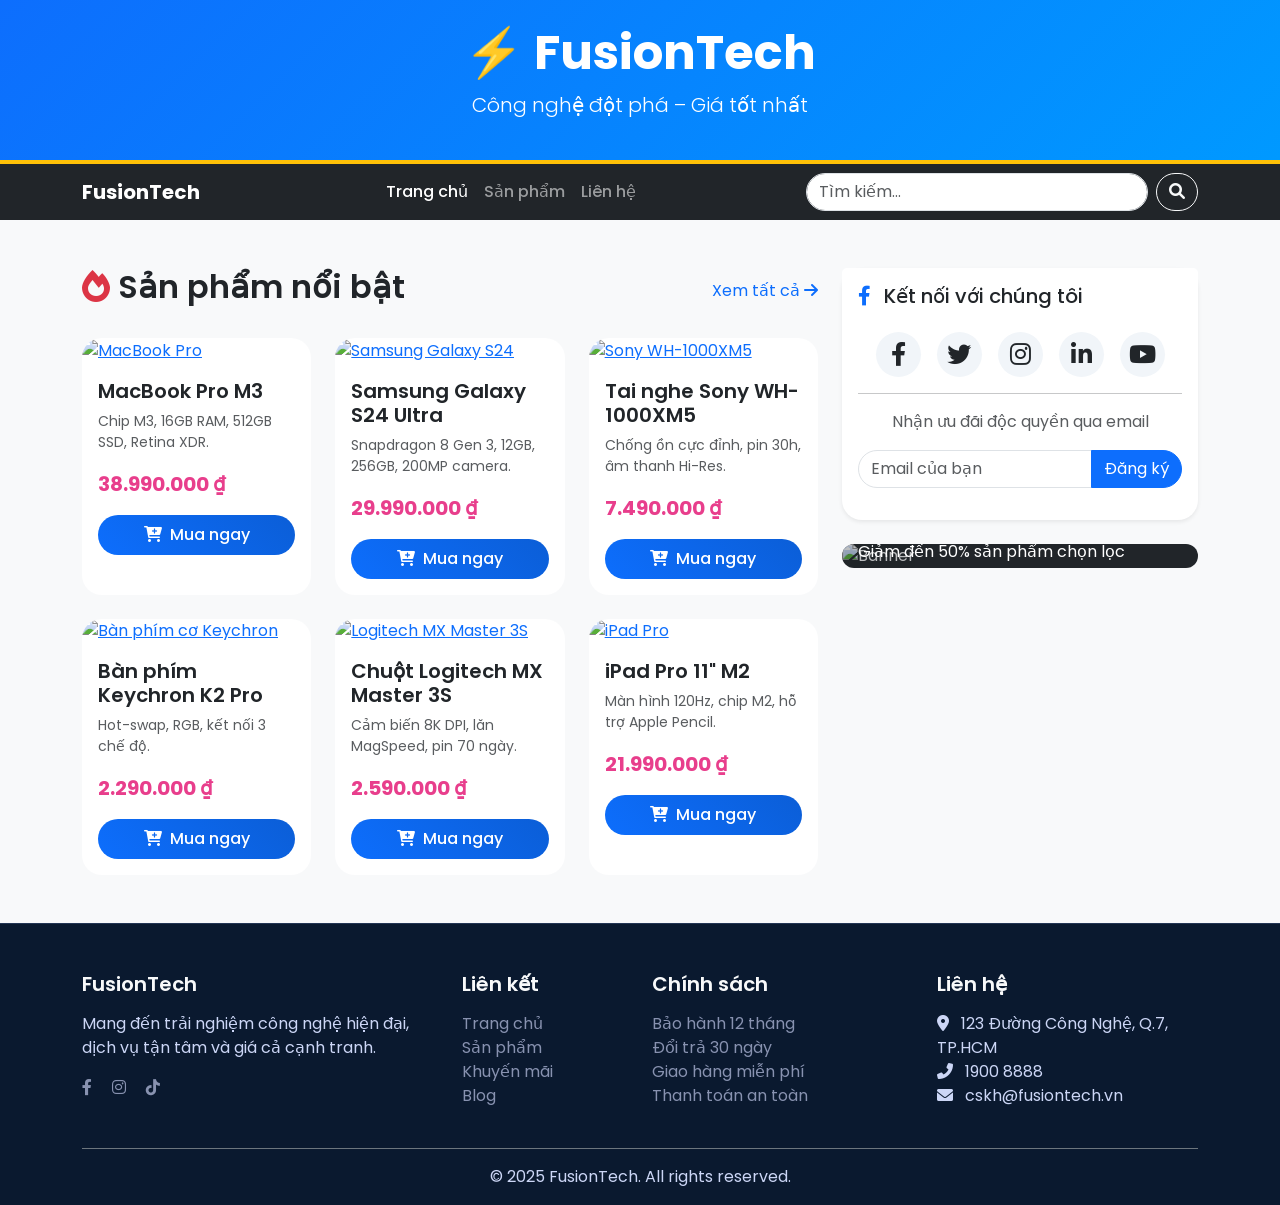
==== index.html @ 3c1ba241 "add" ====
<!DOCTYPE html>
<html lang="vi">
<head>
    <meta charset="UTF-8">
    <meta name="viewport" content="width=device-width, initial-scale=1.0, user-scalable=yes">
    <title>FusionTech – Cửa hàng công nghệ đẳng cấp</title>
    <!-- Bootstrap 5 CSS -->
    <link href="https://cdn.jsdelivr.net/npm/bootstrap@5.3.0-alpha1/dist/css/bootstrap.min.css" rel="stylesheet">
    <!-- Font Awesome 6 -->
    <link rel="stylesheet" href="https://cdnjs.cloudflare.com/ajax/libs/font-awesome/6.0.0-beta3/css/all.min.css">
    <!-- Google Fonts: Poppins -->
    <link href="https://fonts.googleapis.com/css2?family=Poppins:wght@300;400;500;600;700&display=swap" rel="stylesheet">
    <style>
        * {
            font-family: 'Poppins', sans-serif;
        }
        body {
            background-color: #f8f9fa;
        }
        /* Header gradient */
        .custom-header {
            background: linear-gradient(135deg, #0d6efd, #0099ff);
            border-bottom: 4px solid #ffc107;
        }
        /* Navbar custom */
        .navbar-dark .navbar-nav .nav-link {
            font-weight: 500;
            transition: 0.3s;
        }
        .navbar-dark .navbar-nav .nav-link:hover {
            color: #ffc107 !important;
            transform: translateY(-2px);
        }
        /* Product card */
        .product-card {
            border: none;
            border-radius: 20px;
            transition: transform 0.3s, box-shadow 0.3s;
            background: #fff;
            overflow: hidden;
        }
        .product-card:hover {
            transform: translateY(-8px);
            box-shadow: 0 20px 30px -10px rgba(0,0,0,0.2);
        }
        .product-card img {
            height: 220px;
            object-fit: cover;
            transition: transform 0.5s;
        }
        .product-card:hover img {
            transform: scale(1.05);
        }
        .card-body a {
            text-decoration: none;
            color: #212529;
            font-weight: 600;
        }
        .card-body a:hover {
            color: #0d6efd;
        }
        .price {
            font-size: 1.25rem;
            font-weight: 700;
            color: #e83e8c;
        }
        .btn-buy {
            background: linear-gradient(45deg, #0d6efd, #0b5ed7);
            border: none;
            border-radius: 40px;
            padding: 8px 0;
            font-weight: 500;
            transition: 0.3s;
        }
        .btn-buy:hover {
            background: linear-gradient(45deg, #0b5ed7, #0a58ca);
            transform: scale(0.98);
            box-shadow: 0 5px 10px rgba(13,110,253,0.3);
        }
        /* Sidebar */
        .sidebar-card {
            border-radius: 20px;
            border: none;
            background: #ffffff;
            box-shadow: 0 5px 15px rgba(0,0,0,0.05);
        }
        .social-icon {
            display: inline-flex;
            align-items: center;
            justify-content: center;
            width: 45px;
            height: 45px;
            border-radius: 50%;
            background: #f1f5f9;
            margin: 0 8px;
            font-size: 1.5rem;
            transition: 0.3s;
            color: #0d6efd;
        }
        .social-icon:hover {
            background: #0d6efd;
            color: white;
            transform: translateY(-5px);
        }
        /* Footer */
        .custom-footer {
            background: #0a192f;
            color: #ccd6f6;
            border-top: 1px solid #233554;
        }
        .custom-footer a {
            color: #8892b0;
            text-decoration: none;
            transition: 0.3s;
        }
        .custom-footer a:hover {
            color: #64ffda;
            padding-left: 5px;
        }
        .footer-heading {
            font-weight: 600;
            margin-bottom: 1rem;
            color: #f8f9fa;
        }
        @media (max-width: 768px) {
            .product-card img {
                height: 180px;
            }
            .social-icon {
                width: 40px;
                height: 40px;
                font-size: 1.2rem;
            }
        }
    </style>
</head>
<body>

    <!-- Header -->
    <div class="custom-header text-white py-4">
        <div class="container text-center">
            <h1 class="display-5 fw-bold">⚡ FusionTech</h1>
            <p class="lead">Công nghệ đột phá – Giá tốt nhất</p>
        </div>
    </div>

    <!-- Navbar -->
    <nav class="navbar navbar-expand-lg navbar-dark bg-dark sticky-top">
        <div class="container">
            <a class="navbar-brand fw-bold" href="index.html">FusionTech</a>
            <button class="navbar-toggler" type="button" data-bs-toggle="collapse" data-bs-target="#mainNav">
                <span class="navbar-toggler-icon"></span>
            </button>
            <div class="collapse navbar-collapse" id="mainNav">
                <ul class="navbar-nav mx-auto mb-2 mb-lg-0">
                    <li class="nav-item"><a class="nav-link active" href="index.html">Trang chủ</a></li>
                    <li class="nav-item"><a class="nav-link" href="#">Sản phẩm</a></li>
                    <li class="nav-item"><a class="nav-link" href="#">Liên hệ</a></li>
                </ul>
                <form class="d-flex">
                    <input class="form-control me-2 rounded-pill" type="search" placeholder="Tìm kiếm...">
                    <button class="btn btn-outline-light rounded-pill" type="submit"><i class="fas fa-search"></i></button>
                </form>
            </div>
        </div>
    </nav>

    <!-- Main content -->
    <div class="container my-5">
        <div class="row g-4">
            <!-- Cột sản phẩm (8 col trên desktop) -->
            <div class="col-lg-8">
                <div class="d-flex justify-content-between align-items-center mb-4">
                    <h2 class="fw-semibold"><i class="fas fa-fire text-danger"></i> Sản phẩm nổi bật</h2>
                    <a href="#" class="text-decoration-none">Xem tất cả <i class="fas fa-arrow-right"></i></a>
                </div>
                <div class="row g-4">
                    <!-- Sản phẩm 1 -->
                    <div class="col-md-6 col-xl-4">
                        <div class="card product-card h-100">
                            <a href="product-detail.html?id=1">
                                <img src="https://picsum.photos/id/1/400/300" class="card-img-top" alt="MacBook Pro">
                            </a>
                            <div class="card-body">
                                <h5 class="card-title">
                                    <a href="product-detail.html?id=1">MacBook Pro M3</a>
                                </h5>
                                <p class="card-text text-muted small">Chip M3, 16GB RAM, 512GB SSD, Retina XDR.</p>
                                <div class="price">38.990.000 ₫</div>
                                <button class="btn btn-buy btn-primary w-100 mt-3"><i class="fas fa-cart-plus me-2"></i>Mua ngay</button>
                            </div>
                        </div>
                    </div>
                    <!-- Sản phẩm 2 -->
                    <div class="col-md-6 col-xl-4">
                        <div class="card product-card h-100">
                            <a href="product-detail.html?id=2">
                                <img src="https://picsum.photos/id/26/400/300" class="card-img-top" alt="Samsung Galaxy S24">
                            </a>
                            <div class="card-body">
                                <h5 class="card-title">
                                    <a href="product-detail.html?id=2">Samsung Galaxy S24 Ultra</a>
                                </h5>
                                <p class="card-text text-muted small">Snapdragon 8 Gen 3, 12GB, 256GB, 200MP camera.</p>
                                <div class="price">29.990.000 ₫</div>
                                <button class="btn btn-buy btn-primary w-100 mt-3"><i class="fas fa-cart-plus me-2"></i>Mua ngay</button>
                            </div>
                        </div>
                    </div>
                    <!-- Sản phẩm 3 -->
                    <div class="col-md-6 col-xl-4">
                        <div class="card product-card h-100">
                            <a href="product-detail.html?id=3">
                                <img src="https://picsum.photos/id/20/400/300" class="card-img-top" alt="Sony WH-1000XM5">
                            </a>
                            <div class="card-body">
                                <h5 class="card-title">
                                    <a href="product-detail.html?id=3">Tai nghe Sony WH-1000XM5</a>
                                </h5>
                                <p class="card-text text-muted small">Chống ồn cực đỉnh, pin 30h, âm thanh Hi-Res.</p>
                                <div class="price">7.490.000 ₫</div>
                                <button class="btn btn-buy btn-primary w-100 mt-3"><i class="fas fa-cart-plus me-2"></i>Mua ngay</button>
                            </div>
                        </div>
                    </div>
                    <!-- Sản phẩm 4 -->
                    <div class="col-md-6 col-xl-4">
                        <div class="card product-card h-100">
                            <a href="product-detail.html?id=4">
                                <img src="https://picsum.photos/id/0/400/300" class="card-img-top" alt="Bàn phím cơ Keychron">
                            </a>
                            <div class="card-body">
                                <h5 class="card-title">
                                    <a href="product-detail.html?id=4">Bàn phím Keychron K2 Pro</a>
                                </h5>
                                <p class="card-text text-muted small">Hot-swap, RGB, kết nối 3 chế độ.</p>
                                <div class="price">2.290.000 ₫</div>
                                <button class="btn btn-buy btn-primary w-100 mt-3"><i class="fas fa-cart-plus me-2"></i>Mua ngay</button>
                            </div>
                        </div>
                    </div>
                    <!-- Sản phẩm 5 -->
                    <div class="col-md-6 col-xl-4">
                        <div class="card product-card h-100">
                            <a href="product-detail.html?id=5">
                                <img src="https://picsum.photos/id/96/400/300" class="card-img-top" alt="Logitech MX Master 3S">
                            </a>
                            <div class="card-body">
                                <h5 class="card-title">
                                    <a href="product-detail.html?id=5">Chuột Logitech MX Master 3S</a>
                                </h5>
                                <p class="card-text text-muted small">Cảm biến 8K DPI, lăn MagSpeed, pin 70 ngày.</p>
                                <div class="price">2.590.000 ₫</div>
                                <button class="btn btn-buy btn-primary w-100 mt-3"><i class="fas fa-cart-plus me-2"></i>Mua ngay</button>
                            </div>
                        </div>
                    </div>
                    <!-- Sản phẩm 6 (thêm cho đẹp) -->
                    <div class="col-md-6 col-xl-4">
                        <div class="card product-card h-100">
                            <a href="product-detail.html?id=6">
                                <img src="https://picsum.photos/id/42/400/300" class="card-img-top" alt="iPad Pro">
                            </a>
                            <div class="card-body">
                                <h5 class="card-title">
                                    <a href="product-detail.html?id=6">iPad Pro 11" M2</a>
                                </h5>
                                <p class="card-text text-muted small">Màn hình 120Hz, chip M2, hỗ trợ Apple Pencil.</p>
                                <div class="price">21.990.000 ₫</div>
                                <button class="btn btn-buy btn-primary w-100 mt-3"><i class="fas fa-cart-plus me-2"></i>Mua ngay</button>
                            </div>
                        </div>
                    </div>
                </div>
            </div>

            <!-- Cột Sidebar (4 col) -->
            <div class="col-lg-4">
                <div class="sidebar-card card shadow-sm mb-4">
                    <div class="card-header bg-white border-0 pt-3">
                        <h5 class="mb-0"><i class="fab fa-facebook-f me-2 text-primary"></i> Kết nối với chúng tôi</h5>
                    </div>
                    <div class="card-body text-center">
                        <div class="d-flex justify-content-center">
                            <a href="#" class="social-icon"><i class="fab fa-facebook-f"></i></a>
                            <a href="#" class="social-icon"><i class="fab fa-twitter"></i></a>
                            <a href="#" class="social-icon"><i class="fab fa-instagram"></i></a>
                            <a href="#" class="social-icon"><i class="fab fa-linkedin-in"></i></a>
                            <a href="#" class="social-icon"><i class="fab fa-youtube"></i></a>
                        </div>
                        <hr>
                        <p class="text-muted">Nhận ưu đãi độc quyền qua email</p>
                        <div class="input-group mb-3">
                            <input type="email" class="form-control rounded-start-pill" placeholder="Email của bạn">
                            <button class="btn btn-primary rounded-end-pill" type="button">Đăng ký</button>
                        </div>
                    </div>
                </div>
                <!-- Thêm banner quảng cáo nhỏ -->
                <div class="card bg-dark text-white border-0 rounded-4 overflow-hidden">
                    <img src="https://picsum.photos/id/22/400/200" class="card-img" alt="Banner" style="opacity: 0.7;">
                    <div class="card-img-overlay d-flex flex-column justify-content-center">
                        <h5 class="card-title">Flash Sale</h5>
                        <p class="card-text">Giảm đến 50% sản phẩm chọn lọc</p>
                        <a href="#" class="btn btn-warning btn-sm w-50">Xem ngay</a>
                    </div>
                </div>
            </div>
        </div>
    </div>

    <!-- Footer -->
    <footer class="custom-footer pt-5 pb-3 mt-5">
        <div class="container">
            <div class="row gy-4">
                <div class="col-md-4">
                    <h5 class="footer-heading">FusionTech</h5>
                    <p>Mang đến trải nghiệm công nghệ hiện đại, dịch vụ tận tâm và giá cả cạnh tranh.</p>
                    <div class="mt-3">
                        <a href="#" class="me-3"><i class="fab fa-facebook-f"></i></a>
                        <a href="#" class="me-3"><i class="fab fa-instagram"></i></a>
                        <a href="#" class="me-3"><i class="fab fa-tiktok"></i></a>
                    </div>
                </div>
                <div class="col-md-2">
                    <h5 class="footer-heading">Liên kết</h5>
                    <ul class="list-unstyled">
                        <li><a href="#">Trang chủ</a></li>
                        <li><a href="#">Sản phẩm</a></li>
                        <li><a href="#">Khuyến mãi</a></li>
                        <li><a href="#">Blog</a></li>
                    </ul>
                </div>
                <div class="col-md-3">
                    <h5 class="footer-heading">Chính sách</h5>
                    <ul class="list-unstyled">
                        <li><a href="#">Bảo hành 12 tháng</a></li>
                        <li><a href="#">Đổi trả 30 ngày</a></li>
                        <li><a href="#">Giao hàng miễn phí</a></li>
                        <li><a href="#">Thanh toán an toàn</a></li>
                    </ul>
                </div>
                <div class="col-md-3">
                    <h5 class="footer-heading">Liên hệ</h5>
                    <ul class="list-unstyled">
                        <li><i class="fas fa-map-marker-alt me-2"></i> 123 Đường Công Nghệ, Q.7, TP.HCM</li>
                        <li><i class="fas fa-phone-alt me-2"></i> 1900 8888</li>
                        <li><i class="fas fa-envelope me-2"></i> cskh@fusiontech.vn</li>
                    </ul>
                </div>
            </div>
            <div class="text-center mt-4 pt-3 border-top border-secondary">
                &copy; 2025 FusionTech. All rights reserved.
            </div>
        </div>
    </footer>

    <script src="https://cdn.jsdelivr.net/npm/bootstrap@5.3.0-alpha1/dist/js/bootstrap.bundle.min.js"></script>
</body>
</html>
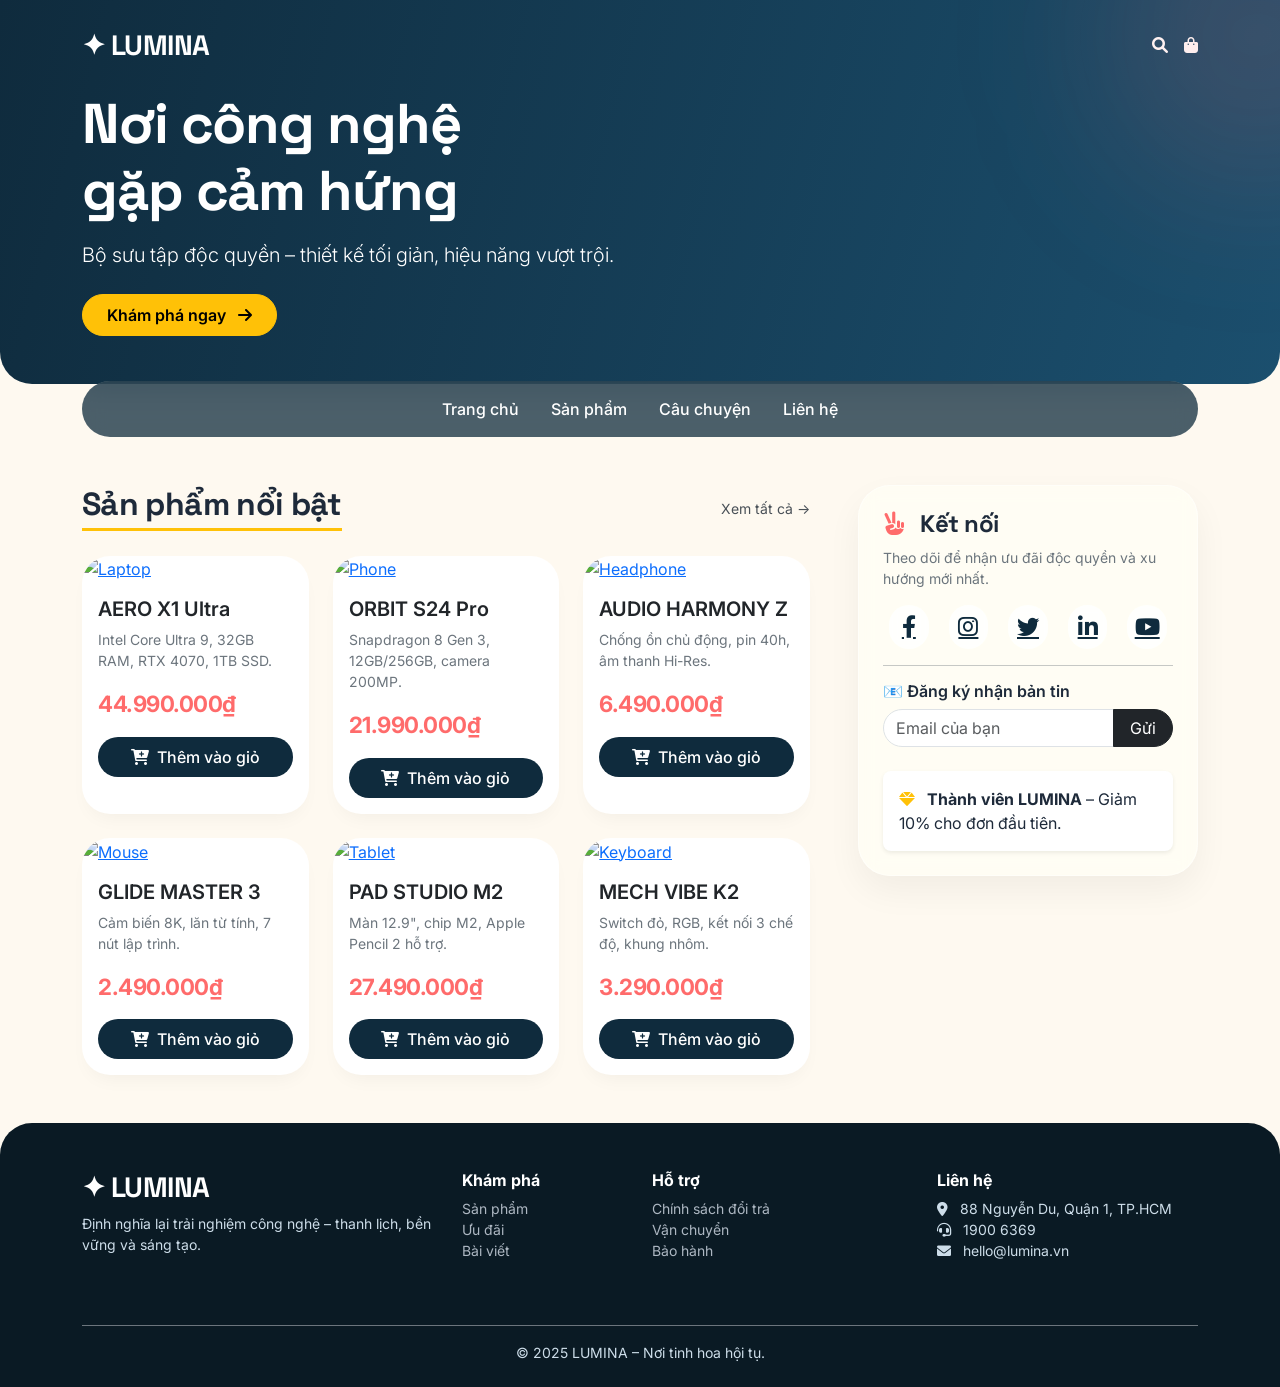
==== commit d7d8af80: "add" ====
--- a/index.html
+++ b/index.html
@@ -2,355 +2,363 @@
 <html lang="vi">
 <head>
     <meta charset="UTF-8">
-    <meta name="viewport" content="width=device-width, initial-scale=1.0, user-scalable=yes">
-    <title>FusionTech – Cửa hàng công nghệ đẳng cấp</title>
+    <meta name="viewport" content="width=device-width, initial-scale=1.0, viewport-fit=cover">
+    <title>LUMINA | Nơi tinh hoa công nghệ gặp cảm hứng</title>
     <!-- Bootstrap 5 CSS -->
     <link href="https://cdn.jsdelivr.net/npm/bootstrap@5.3.0-alpha1/dist/css/bootstrap.min.css" rel="stylesheet">
-    <!-- Font Awesome 6 -->
+    <!-- Font Awesome 6 (Pro-like) -->
     <link rel="stylesheet" href="https://cdnjs.cloudflare.com/ajax/libs/font-awesome/6.0.0-beta3/css/all.min.css">
-    <!-- Google Fonts: Poppins -->
-    <link href="https://fonts.googleapis.com/css2?family=Poppins:wght@300;400;500;600;700&display=swap" rel="stylesheet">
+    <!-- Google Fonts: Inter + Space Grotesk -->
+    <link href="https://fonts.googleapis.com/css2?family=Inter:opsz,wght@14..32,300;14..32,400;14..32,500;14..32,600;14..32,700&family=Space+Grotesk:wght@400;500;600&display=swap" rel="stylesheet">
     <style>
         * {
-            font-family: 'Poppins', sans-serif;
+            margin: 0;
+            padding: 0;
+            box-sizing: border-box;
         }
         body {
-            background-color: #f8f9fa;
-        }
-        /* Header gradient */
-        .custom-header {
-            background: linear-gradient(135deg, #0d6efd, #0099ff);
-            border-bottom: 4px solid #ffc107;
-        }
-        /* Navbar custom */
-        .navbar-dark .navbar-nav .nav-link {
+            font-family: 'Inter', sans-serif;
+            background-color: #fef9f0;
+            color: #1e2a3a;
+        }
+        h1, h2, h3, h4, .logo {
+            font-family: 'Space Grotesk', monospace;
+            letter-spacing: -0.02em;
+        }
+        /* Gradient Header */
+        .hero-header {
+            background: linear-gradient(105deg, #0f2b3d 0%, #1b4f6e 100%);
+            border-bottom-left-radius: 2rem;
+            border-bottom-right-radius: 2rem;
+            position: relative;
+            overflow: hidden;
+        }
+        .hero-header::after {
+            content: '';
+            position: absolute;
+            top: -30%;
+            right: -10%;
+            width: 300px;
+            height: 300px;
+            background: rgba(255,107,107,0.15);
+            border-radius: 50%;
+            filter: blur(80px);
+        }
+        /* Navbar transparent + glass */
+        .navbar-custom {
+            background: rgba(15, 43, 61, 0.75);
+            backdrop-filter: blur(12px);
+            border-radius: 60px;
+            margin-top: 1rem;
+            padding: 0.5rem 1.5rem;
+        }
+        .nav-link-custom {
+            font-weight: 500;
+            color: white !important;
+            margin: 0 0.5rem;
+            transition: 0.3s;
+            position: relative;
+        }
+        .nav-link-custom:hover {
+            color: #ffb347 !important;
+        }
+        .nav-link-custom::after {
+            content: '';
+            position: absolute;
+            width: 0;
+            height: 2px;
+            background: #ffb347;
+            bottom: -4px;
+            left: 0;
+            transition: 0.3s;
+        }
+        .nav-link-custom:hover::after {
+            width: 100%;
+        }
+        /* Product card – elegant, soft shadow, rounded-3 */
+        .product-card {
+            background: white;
+            border-radius: 1.75rem;
+            border: none;
+            transition: all 0.4s cubic-bezier(0.2, 0.9, 0.4, 1.1);
+            overflow: hidden;
+            box-shadow: 0 10px 20px -8px rgba(0,0,0,0.05);
+        }
+        .product-card:hover {
+            transform: translateY(-10px) scale(1.01);
+            box-shadow: 0 25px 35px -12px rgba(0,0,0,0.15);
+        }
+        .product-img {
+            height: 240px;
+            object-fit: cover;
+            transition: transform 0.6s ease;
+        }
+        .product-card:hover .product-img {
+            transform: scale(1.05);
+        }
+        .price-tag {
+            font-size: 1.4rem;
+            font-weight: 700;
+            color: #ff6b6b;
+            letter-spacing: -0.5px;
+        }
+        .btn-lumina {
+            background: #0f2b3d;
+            border-radius: 40px;
+            padding: 0.5rem 1rem;
             font-weight: 500;
             transition: 0.3s;
-        }
-        .navbar-dark .navbar-nav .nav-link:hover {
-            color: #ffc107 !important;
-            transform: translateY(-2px);
-        }
-        /* Product card */
-        .product-card {
+            color: white;
             border: none;
-            border-radius: 20px;
-            transition: transform 0.3s, box-shadow 0.3s;
-            background: #fff;
-            overflow: hidden;
-        }
-        .product-card:hover {
-            transform: translateY(-8px);
-            box-shadow: 0 20px 30px -10px rgba(0,0,0,0.2);
-        }
-        .product-card img {
-            height: 220px;
-            object-fit: cover;
-            transition: transform 0.5s;
-        }
-        .product-card:hover img {
-            transform: scale(1.05);
-        }
-        .card-body a {
-            text-decoration: none;
-            color: #212529;
-            font-weight: 600;
-        }
-        .card-body a:hover {
-            color: #0d6efd;
-        }
-        .price {
-            font-size: 1.25rem;
-            font-weight: 700;
-            color: #e83e8c;
-        }
-        .btn-buy {
-            background: linear-gradient(45deg, #0d6efd, #0b5ed7);
-            border: none;
-            border-radius: 40px;
-            padding: 8px 0;
-            font-weight: 500;
-            transition: 0.3s;
-        }
-        .btn-buy:hover {
-            background: linear-gradient(45deg, #0b5ed7, #0a58ca);
-            transform: scale(0.98);
-            box-shadow: 0 5px 10px rgba(13,110,253,0.3);
-        }
-        /* Sidebar */
-        .sidebar-card {
-            border-radius: 20px;
-            border: none;
-            background: #ffffff;
-            box-shadow: 0 5px 15px rgba(0,0,0,0.05);
-        }
-        .social-icon {
+            width: 100%;
+        }
+        .btn-lumina:hover {
+            background: #ff6b6b;
+            transform: scale(0.97);
+            box-shadow: 0 8px 16px rgba(255,107,107,0.3);
+        }
+        /* Sidebar Glassmorphism */
+        .glass-sidebar {
+            background: rgba(255,255,245,0.7);
+            backdrop-filter: blur(10px);
+            border-radius: 2rem;
+            border: 1px solid rgba(255,255,255,0.5);
+            box-shadow: 0 15px 35px rgba(0,0,0,0.05);
+        }
+        .social-round {
             display: inline-flex;
+            width: 44px;
+            height: 44px;
+            background: #ffffffcc;
+            backdrop-filter: blur(4px);
+            border-radius: 99px;
             align-items: center;
             justify-content: center;
-            width: 45px;
-            height: 45px;
-            border-radius: 50%;
-            background: #f1f5f9;
-            margin: 0 8px;
-            font-size: 1.5rem;
-            transition: 0.3s;
-            color: #0d6efd;
-        }
-        .social-icon:hover {
-            background: #0d6efd;
+            margin: 0 6px;
+            font-size: 1.4rem;
+            color: #0f2b3d;
+            transition: 0.25s;
+        }
+        .social-round:hover {
+            background: #ff6b6b;
             color: white;
             transform: translateY(-5px);
         }
-        /* Footer */
-        .custom-footer {
-            background: #0a192f;
-            color: #ccd6f6;
-            border-top: 1px solid #233554;
-        }
-        .custom-footer a {
-            color: #8892b0;
+        /* Footer premium */
+        .footer-premium {
+            background: #0a1a24;
+            border-top-left-radius: 2rem;
+            border-top-right-radius: 2rem;
+            color: #cddde9;
+        }
+        .footer-premium a {
+            color: #adb7c2;
+            transition: 0.2s;
             text-decoration: none;
-            transition: 0.3s;
-        }
-        .custom-footer a:hover {
-            color: #64ffda;
+        }
+        .footer-premium a:hover {
+            color: #ffb347;
             padding-left: 5px;
         }
-        .footer-heading {
-            font-weight: 600;
-            margin-bottom: 1rem;
-            color: #f8f9fa;
-        }
         @media (max-width: 768px) {
-            .product-card img {
-                height: 180px;
+            .navbar-custom {
+                background: #0f2b3d;
+                backdrop-filter: none;
             }
-            .social-icon {
-                width: 40px;
-                height: 40px;
-                font-size: 1.2rem;
+            .product-img {
+                height: 200px;
+            }
+            .hero-header {
+                border-radius: 0 0 1rem 1rem;
             }
         }
     </style>
 </head>
 <body>
 
-    <!-- Header -->
-    <div class="custom-header text-white py-4">
-        <div class="container text-center">
-            <h1 class="display-5 fw-bold">⚡ FusionTech</h1>
-            <p class="lead">Công nghệ đột phá – Giá tốt nhất</p>
+    <div class="hero-header text-white pt-4 pb-5">
+        <div class="container">
+            <div class="d-flex justify-content-between align-items-center">
+                <div class="logo fs-3 fw-bold">✦ LUMINA</div>
+                <div class="d-flex gap-3">
+                    <i class="fas fa-search"></i>
+                    <i class="fas fa-shopping-bag"></i>
+                </div>
+            </div>
+            <div class="row align-items-center mt-4">
+                <div class="col-lg-6">
+                    <h1 class="display-4 fw-bold">Nơi công nghệ<br>gặp cảm hứng</h1>
+                    <p class="lead mt-3">Bộ sưu tập độc quyền – thiết kế tối giản, hiệu năng vượt trội.</p>
+                    <button class="btn btn-warning rounded-pill px-4 py-2 fw-semibold mt-2">Khám phá ngay <i class="fas fa-arrow-right ms-2"></i></button>
+                </div>
+            </div>
         </div>
     </div>
 
     <!-- Navbar -->
-    <nav class="navbar navbar-expand-lg navbar-dark bg-dark sticky-top">
-        <div class="container">
-            <a class="navbar-brand fw-bold" href="index.html">FusionTech</a>
-            <button class="navbar-toggler" type="button" data-bs-toggle="collapse" data-bs-target="#mainNav">
-                <span class="navbar-toggler-icon"></span>
-            </button>
-            <div class="collapse navbar-collapse" id="mainNav">
-                <ul class="navbar-nav mx-auto mb-2 mb-lg-0">
-                    <li class="nav-item"><a class="nav-link active" href="index.html">Trang chủ</a></li>
-                    <li class="nav-item"><a class="nav-link" href="#">Sản phẩm</a></li>
-                    <li class="nav-item"><a class="nav-link" href="#">Liên hệ</a></li>
-                </ul>
-                <form class="d-flex">
-                    <input class="form-control me-2 rounded-pill" type="search" placeholder="Tìm kiếm...">
-                    <button class="btn btn-outline-light rounded-pill" type="submit"><i class="fas fa-search"></i></button>
-                </form>
-            </div>
-        </div>
-    </nav>
-
-    <!-- Main content -->
-    <div class="container my-5">
-        <div class="row g-4">
-            <!-- Cột sản phẩm (8 col trên desktop) -->
+    <div class="container position-relative" style="margin-top: -1.2rem;">
+        <nav class="navbar navbar-expand-lg navbar-custom px-4">
+            <div class="container-fluid">
+                <button class="navbar-toggler" type="button" data-bs-toggle="collapse" data-bs-target="#navLumina">
+                    <span class="navbar-toggler-icon"></span>
+                </button>
+                <div class="collapse navbar-collapse" id="navLumina">
+                    <ul class="navbar-nav mx-auto mb-2 mb-lg-0">
+                        <li class="nav-item"><a class="nav-link nav-link-custom active" href="index.html">Trang chủ</a></li>
+                        <li class="nav-item"><a class="nav-link nav-link-custom" href="#">Sản phẩm</a></li>
+                        <li class="nav-item"><a class="nav-link nav-link-custom" href="#">Câu chuyện</a></li>
+                        <li class="nav-item"><a class="nav-link nav-link-custom" href="#">Liên hệ</a></li>
+                    </ul>
+                </div>
+            </div>
+        </nav>
+    </div>
+
+    <main class="container my-5">
+        <div class="row g-5">
+            <!-- Product grid (col 8) -->
             <div class="col-lg-8">
                 <div class="d-flex justify-content-between align-items-center mb-4">
-                    <h2 class="fw-semibold"><i class="fas fa-fire text-danger"></i> Sản phẩm nổi bật</h2>
-                    <a href="#" class="text-decoration-none">Xem tất cả <i class="fas fa-arrow-right"></i></a>
+                    <h2 class="fw-bold"><span class="border-bottom border-3 border-warning pb-1">Sản phẩm nổi bật</span></h2>
+                    <a href="#" class="text-decoration-none text-dark-emphasis small">Xem tất cả →</a>
                 </div>
                 <div class="row g-4">
-                    <!-- Sản phẩm 1 -->
-                    <div class="col-md-6 col-xl-4">
-                        <div class="card product-card h-100">
-                            <a href="product-detail.html?id=1">
-                                <img src="https://picsum.photos/id/1/400/300" class="card-img-top" alt="MacBook Pro">
-                            </a>
-                            <div class="card-body">
-                                <h5 class="card-title">
-                                    <a href="product-detail.html?id=1">MacBook Pro M3</a>
-                                </h5>
-                                <p class="card-text text-muted small">Chip M3, 16GB RAM, 512GB SSD, Retina XDR.</p>
-                                <div class="price">38.990.000 ₫</div>
-                                <button class="btn btn-buy btn-primary w-100 mt-3"><i class="fas fa-cart-plus me-2"></i>Mua ngay</button>
-                            </div>
-                        </div>
-                    </div>
-                    <!-- Sản phẩm 2 -->
-                    <div class="col-md-6 col-xl-4">
-                        <div class="card product-card h-100">
-                            <a href="product-detail.html?id=2">
-                                <img src="https://picsum.photos/id/26/400/300" class="card-img-top" alt="Samsung Galaxy S24">
-                            </a>
-                            <div class="card-body">
-                                <h5 class="card-title">
-                                    <a href="product-detail.html?id=2">Samsung Galaxy S24 Ultra</a>
-                                </h5>
-                                <p class="card-text text-muted small">Snapdragon 8 Gen 3, 12GB, 256GB, 200MP camera.</p>
-                                <div class="price">29.990.000 ₫</div>
-                                <button class="btn btn-buy btn-primary w-100 mt-3"><i class="fas fa-cart-plus me-2"></i>Mua ngay</button>
-                            </div>
-                        </div>
-                    </div>
-                    <!-- Sản phẩm 3 -->
-                    <div class="col-md-6 col-xl-4">
-                        <div class="card product-card h-100">
-                            <a href="product-detail.html?id=3">
-                                <img src="https://picsum.photos/id/20/400/300" class="card-img-top" alt="Sony WH-1000XM5">
-                            </a>
-                            <div class="card-body">
-                                <h5 class="card-title">
-                                    <a href="product-detail.html?id=3">Tai nghe Sony WH-1000XM5</a>
-                                </h5>
-                                <p class="card-text text-muted small">Chống ồn cực đỉnh, pin 30h, âm thanh Hi-Res.</p>
-                                <div class="price">7.490.000 ₫</div>
-                                <button class="btn btn-buy btn-primary w-100 mt-3"><i class="fas fa-cart-plus me-2"></i>Mua ngay</button>
-                            </div>
-                        </div>
-                    </div>
-                    <!-- Sản phẩm 4 -->
-                    <div class="col-md-6 col-xl-4">
-                        <div class="card product-card h-100">
-                            <a href="product-detail.html?id=4">
-                                <img src="https://picsum.photos/id/0/400/300" class="card-img-top" alt="Bàn phím cơ Keychron">
-                            </a>
-                            <div class="card-body">
-                                <h5 class="card-title">
-                                    <a href="product-detail.html?id=4">Bàn phím Keychron K2 Pro</a>
-                                </h5>
-                                <p class="card-text text-muted small">Hot-swap, RGB, kết nối 3 chế độ.</p>
-                                <div class="price">2.290.000 ₫</div>
-                                <button class="btn btn-buy btn-primary w-100 mt-3"><i class="fas fa-cart-plus me-2"></i>Mua ngay</button>
-                            </div>
-                        </div>
-                    </div>
-                    <!-- Sản phẩm 5 -->
-                    <div class="col-md-6 col-xl-4">
-                        <div class="card product-card h-100">
-                            <a href="product-detail.html?id=5">
-                                <img src="https://picsum.photos/id/96/400/300" class="card-img-top" alt="Logitech MX Master 3S">
-                            </a>
-                            <div class="card-body">
-                                <h5 class="card-title">
-                                    <a href="product-detail.html?id=5">Chuột Logitech MX Master 3S</a>
-                                </h5>
-                                <p class="card-text text-muted small">Cảm biến 8K DPI, lăn MagSpeed, pin 70 ngày.</p>
-                                <div class="price">2.590.000 ₫</div>
-                                <button class="btn btn-buy btn-primary w-100 mt-3"><i class="fas fa-cart-plus me-2"></i>Mua ngay</button>
-                            </div>
-                        </div>
-                    </div>
-                    <!-- Sản phẩm 6 (thêm cho đẹp) -->
-                    <div class="col-md-6 col-xl-4">
-                        <div class="card product-card h-100">
-                            <a href="product-detail.html?id=6">
-                                <img src="https://picsum.photos/id/42/400/300" class="card-img-top" alt="iPad Pro">
-                            </a>
-                            <div class="card-body">
-                                <h5 class="card-title">
-                                    <a href="product-detail.html?id=6">iPad Pro 11" M2</a>
-                                </h5>
-                                <p class="card-text text-muted small">Màn hình 120Hz, chip M2, hỗ trợ Apple Pencil.</p>
-                                <div class="price">21.990.000 ₫</div>
-                                <button class="btn btn-buy btn-primary w-100 mt-3"><i class="fas fa-cart-plus me-2"></i>Mua ngay</button>
-                            </div>
-                        </div>
-                    </div>
-                </div>
-            </div>
-
-            <!-- Cột Sidebar (4 col) -->
+                    <!-- Product 1 -->
+                    <div class="col-md-6 col-xl-4">
+                        <div class="card product-card h-100">
+                            <a href="product-detail.html?id=1"><img src="https://picsum.photos/id/20/400/300" class="product-img card-img-top" alt="Laptop"></a>
+                            <div class="card-body">
+                                <h5 class="card-title fw-semibold"><a href="product-detail.html?id=1" class="text-dark text-decoration-none">AERO X1 Ultra</a></h5>
+                                <p class="card-text text-secondary small">Intel Core Ultra 9, 32GB RAM, RTX 4070, 1TB SSD.</p>
+                                <div class="price-tag">44.990.000₫</div>
+                                <button class="btn btn-lumina mt-3"><i class="fas fa-cart-plus me-2"></i>Thêm vào giỏ</button>
+                            </div>
+                        </div>
+                    </div>
+                    <!-- Product 2 -->
+                    <div class="col-md-6 col-xl-4">
+                        <div class="card product-card h-100">
+                            <a href="product-detail.html?id=2"><img src="https://picsum.photos/id/26/400/300" class="product-img card-img-top" alt="Phone"></a>
+                            <div class="card-body">
+                                <h5 class="card-title fw-semibold"><a href="product-detail.html?id=2" class="text-dark text-decoration-none">ORBIT S24 Pro</a></h5>
+                                <p class="card-text text-secondary small">Snapdragon 8 Gen 3, 12GB/256GB, camera 200MP.</p>
+                                <div class="price-tag">21.990.000₫</div>
+                                <button class="btn btn-lumina mt-3"><i class="fas fa-cart-plus me-2"></i>Thêm vào giỏ</button>
+                            </div>
+                        </div>
+                    </div>
+                    <!-- Product 3 -->
+                    <div class="col-md-6 col-xl-4">
+                        <div class="card product-card h-100">
+                            <a href="product-detail.html?id=3"><img src="https://picsum.photos/id/30/400/300" class="product-img card-img-top" alt="Headphone"></a>
+                            <div class="card-body">
+                                <h5 class="card-title fw-semibold"><a href="product-detail.html?id=3" class="text-dark text-decoration-none">AUDIO HARMONY Z</a></h5>
+                                <p class="card-text text-secondary small">Chống ồn chủ động, pin 40h, âm thanh Hi-Res.</p>
+                                <div class="price-tag">6.490.000₫</div>
+                                <button class="btn btn-lumina mt-3"><i class="fas fa-cart-plus me-2"></i>Thêm vào giỏ</button>
+                            </div>
+                        </div>
+                    </div>
+                    <!-- Product 4 -->
+                    <div class="col-md-6 col-xl-4">
+                        <div class="card product-card h-100">
+                            <a href="product-detail.html?id=4"><img src="https://picsum.photos/id/96/400/300" class="product-img card-img-top" alt="Mouse"></a>
+                            <div class="card-body">
+                                <h5 class="card-title fw-semibold"><a href="product-detail.html?id=4" class="text-dark text-decoration-none">GLIDE MASTER 3</a></h5>
+                                <p class="card-text text-secondary small">Cảm biến 8K, lăn từ tính, 7 nút lập trình.</p>
+                                <div class="price-tag">2.490.000₫</div>
+                                <button class="btn btn-lumina mt-3"><i class="fas fa-cart-plus me-2"></i>Thêm vào giỏ</button>
+                            </div>
+                        </div>
+                    </div>
+                    <!-- Product 5 -->
+                    <div class="col-md-6 col-xl-4">
+                        <div class="card product-card h-100">
+                            <a href="product-detail.html?id=5"><img src="https://picsum.photos/id/42/400/300" class="product-img card-img-top" alt="Tablet"></a>
+                            <div class="card-body">
+                                <h5 class="card-title fw-semibold"><a href="product-detail.html?id=5" class="text-dark text-decoration-none">PAD STUDIO M2</a></h5>
+                                <p class="card-text text-secondary small">Màn 12.9", chip M2, Apple Pencil 2 hỗ trợ.</p>
+                                <div class="price-tag">27.490.000₫</div>
+                                <button class="btn btn-lumina mt-3"><i class="fas fa-cart-plus me-2"></i>Thêm vào giỏ</button>
+                            </div>
+                        </div>
+                    </div>
+                    <!-- Product 6 -->
+                    <div class="col-md-6 col-xl-4">
+                        <div class="card product-card h-100">
+                            <a href="product-detail.html?id=6"><img src="https://picsum.photos/id/0/400/300" class="product-img card-img-top" alt="Keyboard"></a>
+                            <div class="card-body">
+                                <h5 class="card-title fw-semibold"><a href="product-detail.html?id=6" class="text-dark text-decoration-none">MECH VIBE K2</a></h5>
+                                <p class="card-text text-secondary small">Switch đỏ, RGB, kết nối 3 chế độ, khung nhôm.</p>
+                                <div class="price-tag">3.290.000₫</div>
+                                <button class="btn btn-lumina mt-3"><i class="fas fa-cart-plus me-2"></i>Thêm vào giỏ</button>
+                            </div>
+                        </div>
+                    </div>
+                </div>
+            </div>
+
+            <!-- Sidebar (col 4) – social & newsletter -->
             <div class="col-lg-4">
-                <div class="sidebar-card card shadow-sm mb-4">
-                    <div class="card-header bg-white border-0 pt-3">
-                        <h5 class="mb-0"><i class="fab fa-facebook-f me-2 text-primary"></i> Kết nối với chúng tôi</h5>
-                    </div>
-                    <div class="card-body text-center">
-                        <div class="d-flex justify-content-center">
-                            <a href="#" class="social-icon"><i class="fab fa-facebook-f"></i></a>
-                            <a href="#" class="social-icon"><i class="fab fa-twitter"></i></a>
-                            <a href="#" class="social-icon"><i class="fab fa-instagram"></i></a>
-                            <a href="#" class="social-icon"><i class="fab fa-linkedin-in"></i></a>
-                            <a href="#" class="social-icon"><i class="fab fa-youtube"></i></a>
-                        </div>
-                        <hr>
-                        <p class="text-muted">Nhận ưu đãi độc quyền qua email</p>
-                        <div class="input-group mb-3">
-                            <input type="email" class="form-control rounded-start-pill" placeholder="Email của bạn">
-                            <button class="btn btn-primary rounded-end-pill" type="button">Đăng ký</button>
-                        </div>
-                    </div>
-                </div>
-                <!-- Thêm banner quảng cáo nhỏ -->
-                <div class="card bg-dark text-white border-0 rounded-4 overflow-hidden">
-                    <img src="https://picsum.photos/id/22/400/200" class="card-img" alt="Banner" style="opacity: 0.7;">
-                    <div class="card-img-overlay d-flex flex-column justify-content-center">
-                        <h5 class="card-title">Flash Sale</h5>
-                        <p class="card-text">Giảm đến 50% sản phẩm chọn lọc</p>
-                        <a href="#" class="btn btn-warning btn-sm w-50">Xem ngay</a>
+                <div class="glass-sidebar p-4 sticky-lg-top" style="top: 20px;">
+                    <h4 class="fw-bold"><i class="fas fa-hand-peace me-2" style="color:#ff6b6b;"></i> Kết nối</h4>
+                    <p class="small text-secondary">Theo dõi để nhận ưu đãi độc quyền và xu hướng mới nhất.</p>
+                    <div class="d-flex justify-content-center my-3 gap-2">
+                        <a href="#" class="social-round"><i class="fab fa-facebook-f"></i></a>
+                        <a href="#" class="social-round"><i class="fab fa-instagram"></i></a>
+                        <a href="#" class="social-round"><i class="fab fa-twitter"></i></a>
+                        <a href="#" class="social-round"><i class="fab fa-linkedin-in"></i></a>
+                        <a href="#" class="social-round"><i class="fab fa-youtube"></i></a>
+                    </div>
+                    <hr class="my-3">
+                    <h5 class="fs-6 fw-semibold">📧 Đăng ký nhận bản tin</h5>
+                    <div class="input-group mt-2">
+                        <input type="email" class="form-control rounded-start-pill" placeholder="Email của bạn">
+                        <button class="btn btn-dark rounded-end-pill px-3">Gửi</button>
+                    </div>
+                    <div class="mt-4 p-3 bg-white rounded-3 shadow-sm">
+                        <i class="fas fa-gem text-warning me-2"></i> <strong>Thành viên LUMINA</strong> – Giảm 10% cho đơn đầu tiên.
                     </div>
                 </div>
             </div>
         </div>
-    </div>
-
-    <!-- Footer -->
-    <footer class="custom-footer pt-5 pb-3 mt-5">
+    </main>
+
+    <!-- Footer premium -->
+    <footer class="footer-premium pt-5 pb-4 mt-5">
         <div class="container">
             <div class="row gy-4">
                 <div class="col-md-4">
-                    <h5 class="footer-heading">FusionTech</h5>
-                    <p>Mang đến trải nghiệm công nghệ hiện đại, dịch vụ tận tâm và giá cả cạnh tranh.</p>
-                    <div class="mt-3">
-                        <a href="#" class="me-3"><i class="fab fa-facebook-f"></i></a>
-                        <a href="#" class="me-3"><i class="fab fa-instagram"></i></a>
-                        <a href="#" class="me-3"><i class="fab fa-tiktok"></i></a>
-                    </div>
+                    <h3 class="fw-bold text-white">✦ LUMINA</h3>
+                    <p class="small">Định nghĩa lại trải nghiệm công nghệ – thanh lịch, bền vững và sáng tạo.</p>
                 </div>
                 <div class="col-md-2">
-                    <h5 class="footer-heading">Liên kết</h5>
-                    <ul class="list-unstyled">
-                        <li><a href="#">Trang chủ</a></li>
+                    <h6 class="fw-bold text-white">Khám phá</h6>
+                    <ul class="list-unstyled small">
                         <li><a href="#">Sản phẩm</a></li>
-                        <li><a href="#">Khuyến mãi</a></li>
-                        <li><a href="#">Blog</a></li>
+                        <li><a href="#">Ưu đãi</a></li>
+                        <li><a href="#">Bài viết</a></li>
                     </ul>
                 </div>
                 <div class="col-md-3">
-                    <h5 class="footer-heading">Chính sách</h5>
-                    <ul class="list-unstyled">
-                        <li><a href="#">Bảo hành 12 tháng</a></li>
-                        <li><a href="#">Đổi trả 30 ngày</a></li>
-                        <li><a href="#">Giao hàng miễn phí</a></li>
-                        <li><a href="#">Thanh toán an toàn</a></li>
+                    <h6 class="fw-bold text-white">Hỗ trợ</h6>
+                    <ul class="list-unstyled small">
+                        <li><a href="#">Chính sách đổi trả</a></li>
+                        <li><a href="#">Vận chuyển</a></li>
+                        <li><a href="#">Bảo hành</a></li>
                     </ul>
                 </div>
                 <div class="col-md-3">
-                    <h5 class="footer-heading">Liên hệ</h5>
-                    <ul class="list-unstyled">
-                        <li><i class="fas fa-map-marker-alt me-2"></i> 123 Đường Công Nghệ, Q.7, TP.HCM</li>
-                        <li><i class="fas fa-phone-alt me-2"></i> 1900 8888</li>
-                        <li><i class="fas fa-envelope me-2"></i> cskh@fusiontech.vn</li>
+                    <h6 class="fw-bold text-white">Liên hệ</h6>
+                    <ul class="list-unstyled small">
+                        <li><i class="fas fa-map-marker-alt me-2"></i> 88 Nguyễn Du, Quận 1, TP.HCM</li>
+                        <li><i class="fas fa-headset me-2"></i> 1900 6369</li>
+                        <li><i class="fas fa-envelope me-2"></i> hello@lumina.vn</li>
                     </ul>
                 </div>
             </div>
-            <div class="text-center mt-4 pt-3 border-top border-secondary">
-                &copy; 2025 FusionTech. All rights reserved.
+            <div class="text-center mt-5 pt-3 border-top border-secondary">
+                <p class="small mb-0">&copy; 2025 LUMINA – Nơi tinh hoa hội tụ.</p>
             </div>
         </div>
     </footer>
